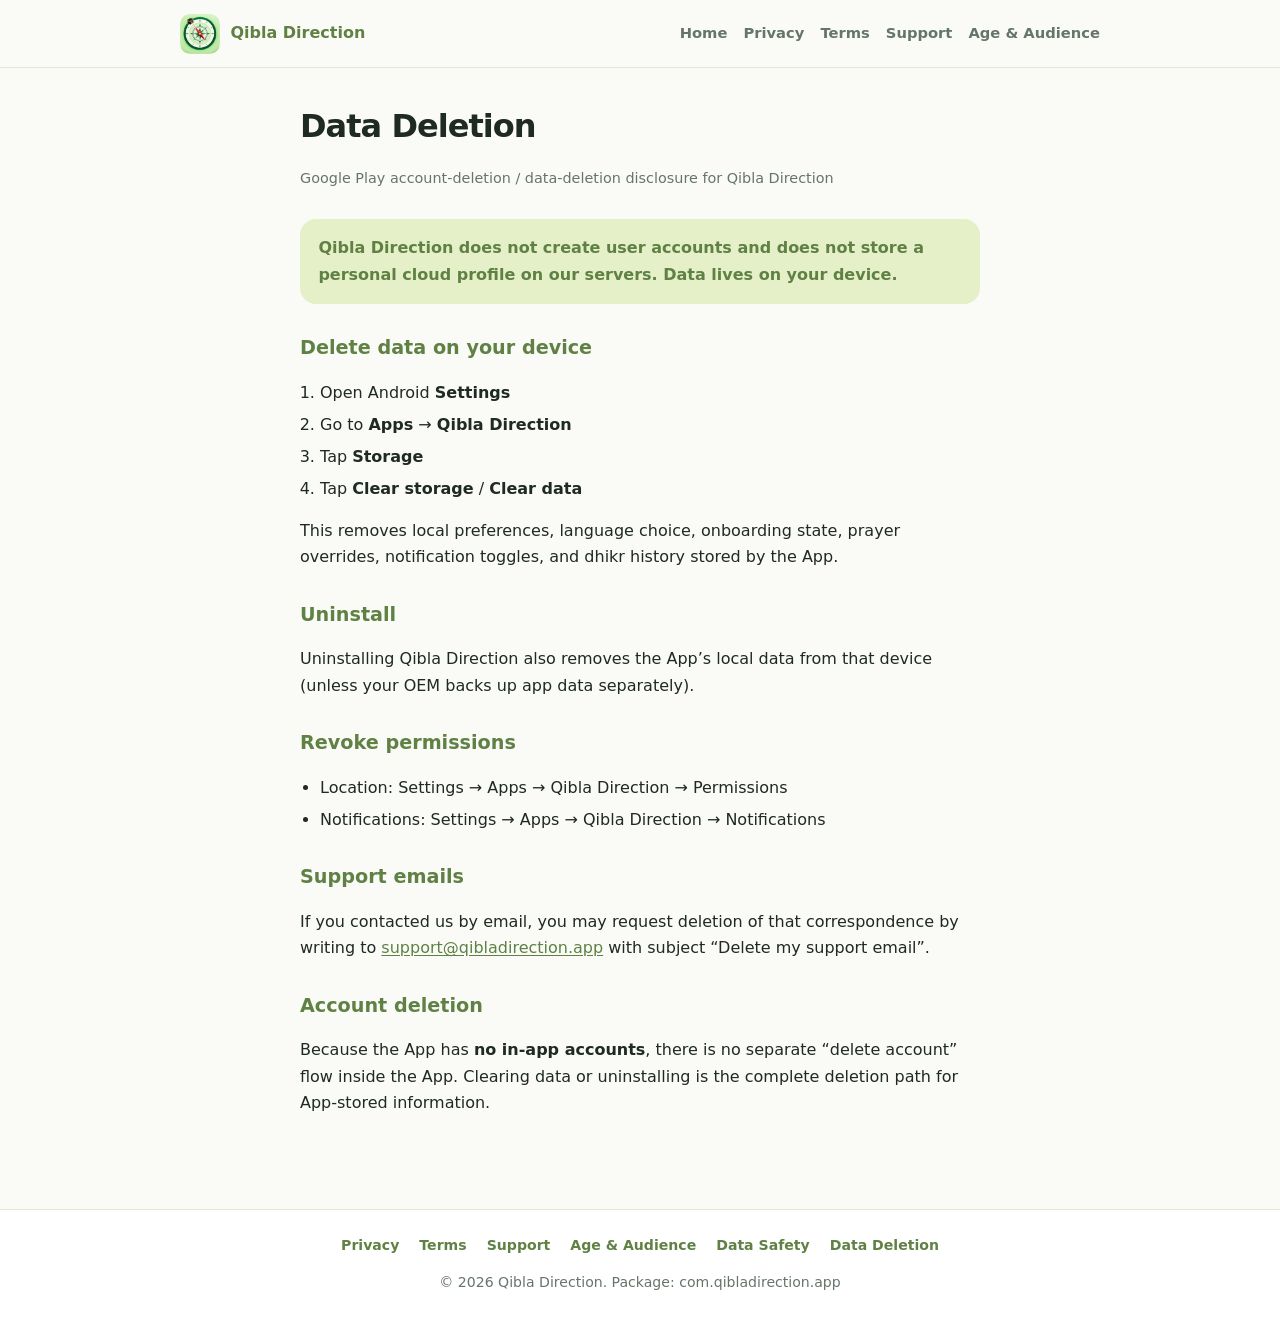
==== data-deletion.html @ 8a278651 "initial" ====
<!DOCTYPE html>
<html lang="en">
  <head>
    <meta charset="utf-8" />
    <meta name="viewport" content="width=device-width, initial-scale=1" />
    <title>Data Deletion — Qibla Direction</title>
    <meta
      name="description"
      content="How to delete Qibla Direction app data. No cloud accounts."
    />
    <link rel="icon" href="logo.png" />
    <link rel="stylesheet" href="styles.css" />
  </head>
  <body>
    <header class="site-header">
      <div class="header-inner">
        <a class="brand" href="index.html">
          <img src="logo.png" alt="" width="40" height="40" />
          Qibla Direction
        </a>
        <nav class="nav" aria-label="Primary">
          <a href="index.html">Home</a>
          <a href="privacy-policy.html">Privacy</a>
          <a href="terms.html">Terms</a>
          <a href="support.html">Support</a>
          <a href="age-audience.html">Age &amp; Audience</a>
        </nav>
      </div>
    </header>

    <main>
      <article>
        <h1 class="page-title">Data Deletion</h1>
        <p class="meta">
          Google Play account-deletion / data-deletion disclosure for Qibla
          Direction
        </p>

        <p class="notice">
          Qibla Direction <strong>does not create user accounts</strong> and
          does not store a personal cloud profile on our servers. Data lives on
          your device.
        </p>

        <section>
          <h2>Delete data on your device</h2>
          <ol>
            <li>Open Android <strong>Settings</strong></li>
            <li>Go to <strong>Apps</strong> → <strong>Qibla Direction</strong></li>
            <li>Tap <strong>Storage</strong></li>
            <li>Tap <strong>Clear storage</strong> / <strong>Clear data</strong></li>
          </ol>
          <p>
            This removes local preferences, language choice, onboarding state,
            prayer overrides, notification toggles, and dhikr history stored by
            the App.
          </p>
        </section>

        <section>
          <h2>Uninstall</h2>
          <p>
            Uninstalling Qibla Direction also removes the App’s local data from
            that device (unless your OEM backs up app data separately).
          </p>
        </section>

        <section>
          <h2>Revoke permissions</h2>
          <ul>
            <li>Location: Settings → Apps → Qibla Direction → Permissions</li>
            <li>Notifications: Settings → Apps → Qibla Direction → Notifications</li>
          </ul>
        </section>

        <section>
          <h2>Support emails</h2>
          <p>
            If you contacted us by email, you may request deletion of that
            correspondence by writing to
            <a href="mailto:support@qibladirection.app"
              >support@qibladirection.app</a
            >
            with subject “Delete my support email”.
          </p>
        </section>

        <section>
          <h2>Account deletion</h2>
          <p>
            Because the App has <strong>no in-app accounts</strong>, there is no
            separate “delete account” flow inside the App. Clearing data or
            uninstalling is the complete deletion path for App-stored
            information.
          </p>
        </section>
      </article>
    </main>

    <footer class="site-footer">
      <nav aria-label="Footer">
        <a href="privacy-policy.html">Privacy</a>
        <a href="terms.html">Terms</a>
        <a href="support.html">Support</a>
        <a href="age-audience.html">Age &amp; Audience</a>
        <a href="data-safety.html">Data Safety</a>
        <a href="data-deletion.html">Data Deletion</a>
      </nav>
      <p>© 2026 Qibla Direction. Package: com.qibladirection.app</p>
    </footer>
  </body>
</html>
---- styles.css ----
:root {
  --bg: #fafbf7;
  --surface: #ffffff;
  --mint: #e5efc8;
  --mint-deep: #d8e6b0;
  --primary: #7ba05b;
  --primary-dark: #5f8144;
  --accent: #e8913a;
  --accent-dark: #c46e1a;
  --text: #1f2a22;
  --text-secondary: #66756a;
  --border: #e2e8da;
  --max: 720px;
  --font: "Segoe UI", system-ui, -apple-system, sans-serif;
}

* {
  box-sizing: border-box;
}

html {
  scroll-behavior: smooth;
}

body {
  margin: 0;
  font-family: var(--font);
  background: var(--bg);
  color: var(--text);
  line-height: 1.65;
  min-height: 100vh;
}

a {
  color: var(--primary-dark);
  text-decoration: underline;
  text-underline-offset: 2px;
}

a:hover {
  color: var(--accent-dark);
}

.site-header {
  position: sticky;
  top: 0;
  z-index: 10;
  background: rgba(250, 251, 247, 0.92);
  backdrop-filter: blur(10px);
  border-bottom: 1px solid var(--border);
}

.header-inner {
  max-width: 960px;
  margin: 0 auto;
  padding: 0.85rem 1.25rem;
  display: flex;
  align-items: center;
  justify-content: space-between;
  gap: 1rem;
}

.brand {
  display: flex;
  align-items: center;
  gap: 0.65rem;
  text-decoration: none;
  color: var(--primary-dark);
  font-weight: 700;
}

.brand img {
  width: 40px;
  height: 40px;
  border-radius: 10px;
}

.nav {
  display: flex;
  flex-wrap: wrap;
  gap: 0.75rem 1rem;
  justify-content: flex-end;
}

.nav a {
  text-decoration: none;
  color: var(--text-secondary);
  font-size: 0.92rem;
  font-weight: 600;
}

.nav a:hover,
.nav a[aria-current="page"] {
  color: var(--accent-dark);
}

main {
  max-width: var(--max);
  margin: 0 auto;
  padding: 2rem 1.25rem 4rem;
}

.hero {
  max-width: 960px;
  margin: 0 auto;
  padding: 3rem 1.25rem 2rem;
  text-align: center;
}

.hero-logo {
  width: 112px;
  height: 112px;
  border-radius: 28px;
  margin-bottom: 1.25rem;
  box-shadow: 0 10px 28px rgba(80, 100, 60, 0.14);
}

.hero h1 {
  margin: 0 0 0.5rem;
  font-size: clamp(1.8rem, 4vw, 2.6rem);
  letter-spacing: -0.03em;
  color: var(--text);
}

.hero .tagline {
  margin: 0 auto 1.5rem;
  max-width: 34rem;
  color: var(--text-secondary);
  font-size: 1.05rem;
}

.badge {
  display: inline-block;
  background: var(--mint);
  color: var(--primary-dark);
  font-weight: 700;
  font-size: 0.8rem;
  padding: 0.35rem 0.75rem;
  border-radius: 999px;
  margin-bottom: 1rem;
}

.cta-row {
  display: flex;
  flex-wrap: wrap;
  gap: 0.75rem;
  justify-content: center;
}

.btn {
  display: inline-flex;
  align-items: center;
  justify-content: center;
  gap: 0.4rem;
  padding: 0.75rem 1.25rem;
  border-radius: 999px;
  font-weight: 700;
  text-decoration: none;
  border: none;
  cursor: pointer;
}

.btn-primary {
  background: var(--accent);
  color: #fff;
}

.btn-primary:hover {
  background: var(--accent-dark);
  color: #fff;
}

.btn-secondary {
  background: var(--mint);
  color: var(--primary-dark);
}

.btn-secondary:hover {
  background: var(--mint-deep);
  color: var(--primary-dark);
}

.cards {
  max-width: 960px;
  margin: 0 auto 3rem;
  padding: 0 1.25rem;
  display: grid;
  grid-template-columns: repeat(auto-fit, minmax(220px, 1fr));
  gap: 1rem;
}

.card {
  background: var(--surface);
  border: 1px solid var(--border);
  border-radius: 18px;
  padding: 1.25rem;
}

.card h2 {
  margin: 0 0 0.5rem;
  font-size: 1.05rem;
}

.card p {
  margin: 0 0 0.85rem;
  color: var(--text-secondary);
  font-size: 0.95rem;
}

.card a {
  font-weight: 700;
  text-decoration: none;
}

h1.page-title {
  margin: 0 0 0.35rem;
  font-size: 2rem;
  letter-spacing: -0.03em;
}

.meta {
  color: var(--text-secondary);
  font-size: 0.9rem;
  margin-bottom: 1.75rem;
}

.notice {
  background: var(--mint);
  border-radius: 16px;
  padding: 1rem 1.15rem;
  margin-bottom: 1.75rem;
  color: var(--primary-dark);
  font-weight: 600;
}

.warning {
  background: #fff1e0;
  border-radius: 16px;
  padding: 1rem 1.15rem;
  margin-bottom: 1.75rem;
  color: var(--accent-dark);
  font-weight: 600;
}

article section {
  margin-bottom: 1.75rem;
}

article h2 {
  margin: 0 0 0.65rem;
  font-size: 1.2rem;
  color: var(--primary-dark);
}

article h3 {
  margin: 1rem 0 0.4rem;
  font-size: 1.02rem;
}

article ul,
article ol {
  padding-left: 1.25rem;
}

article li {
  margin-bottom: 0.35rem;
}

.site-footer {
  border-top: 1px solid var(--border);
  background: var(--surface);
  padding: 1.5rem 1.25rem 2rem;
  text-align: center;
  color: var(--text-secondary);
  font-size: 0.88rem;
}

.site-footer nav {
  display: flex;
  flex-wrap: wrap;
  gap: 0.75rem 1.25rem;
  justify-content: center;
  margin-bottom: 0.85rem;
}

.site-footer a {
  text-decoration: none;
  font-weight: 600;
}

@media (max-width: 640px) {
  .header-inner {
    flex-direction: column;
    align-items: flex-start;
  }

  .nav {
    justify-content: flex-start;
  }
}
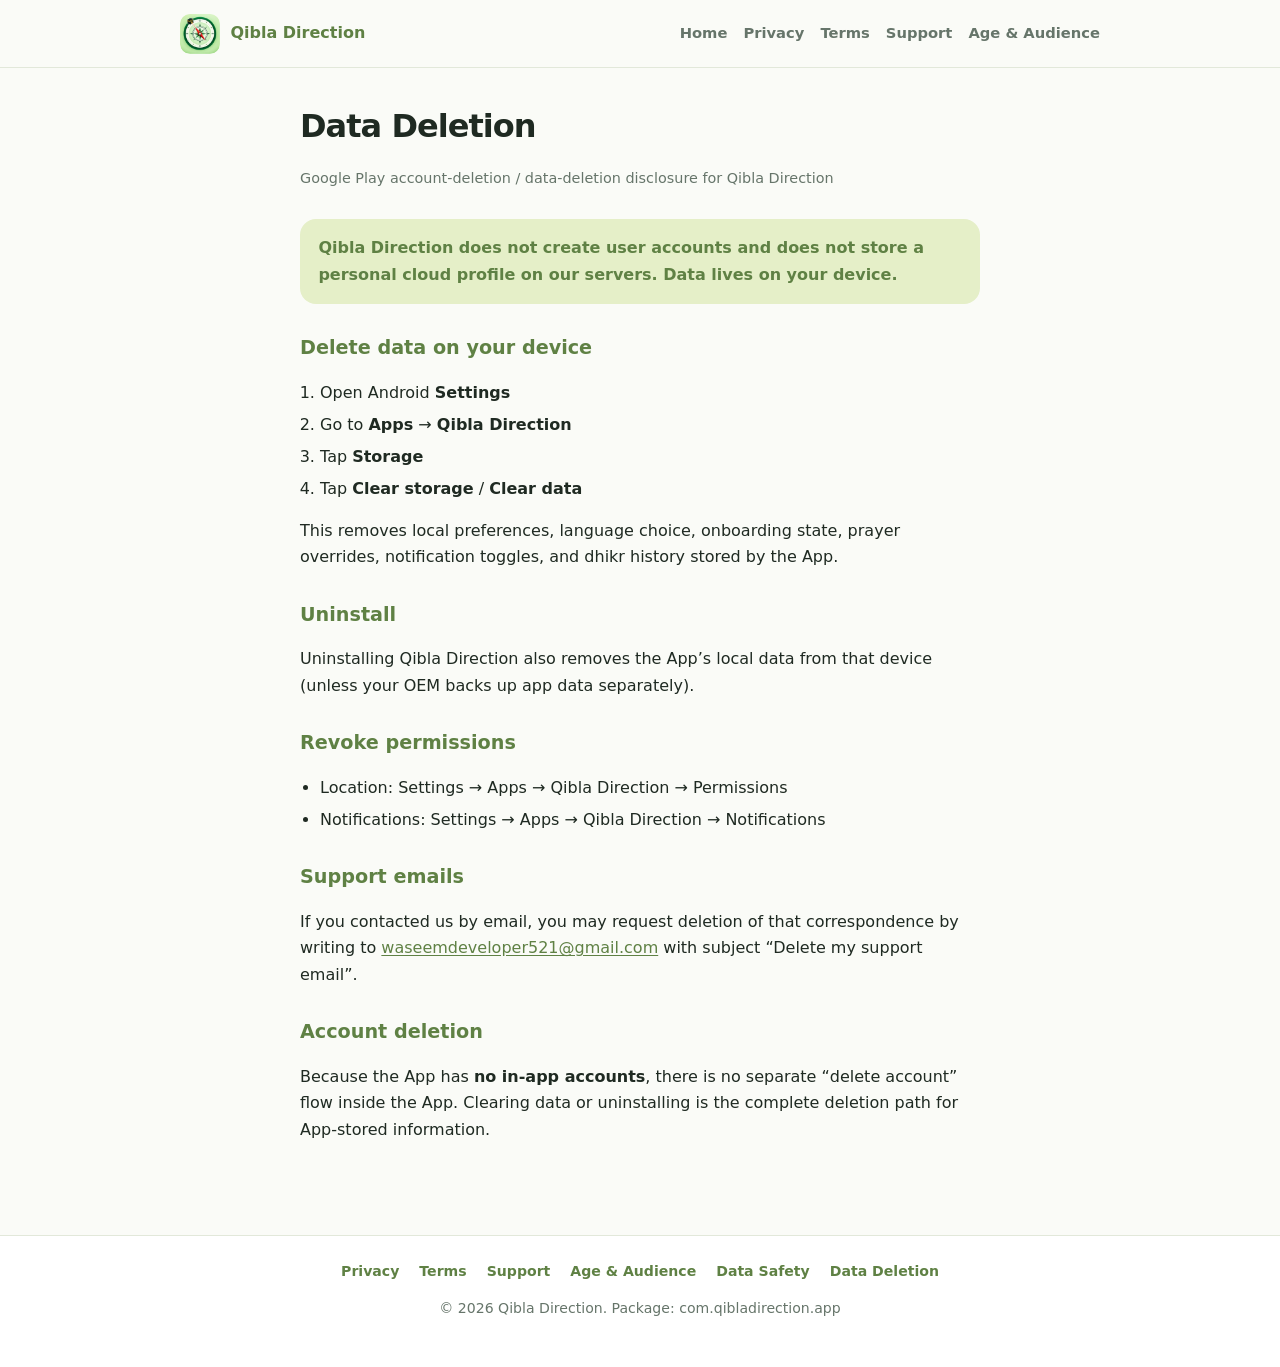
==== commit 6d400c13: "add" ====
--- a/data-deletion.html
+++ b/data-deletion.html
@@ -78,8 +78,8 @@
           <p>
             If you contacted us by email, you may request deletion of that
             correspondence by writing to
-            <a href="mailto:support@qibladirection.app"
-              >support@qibladirection.app</a
+            <a href="mailto:waseemdeveloper521@gmail.com"
+              >waseemdeveloper521@gmail.com</a
             >
             with subject “Delete my support email”.
           </p>
